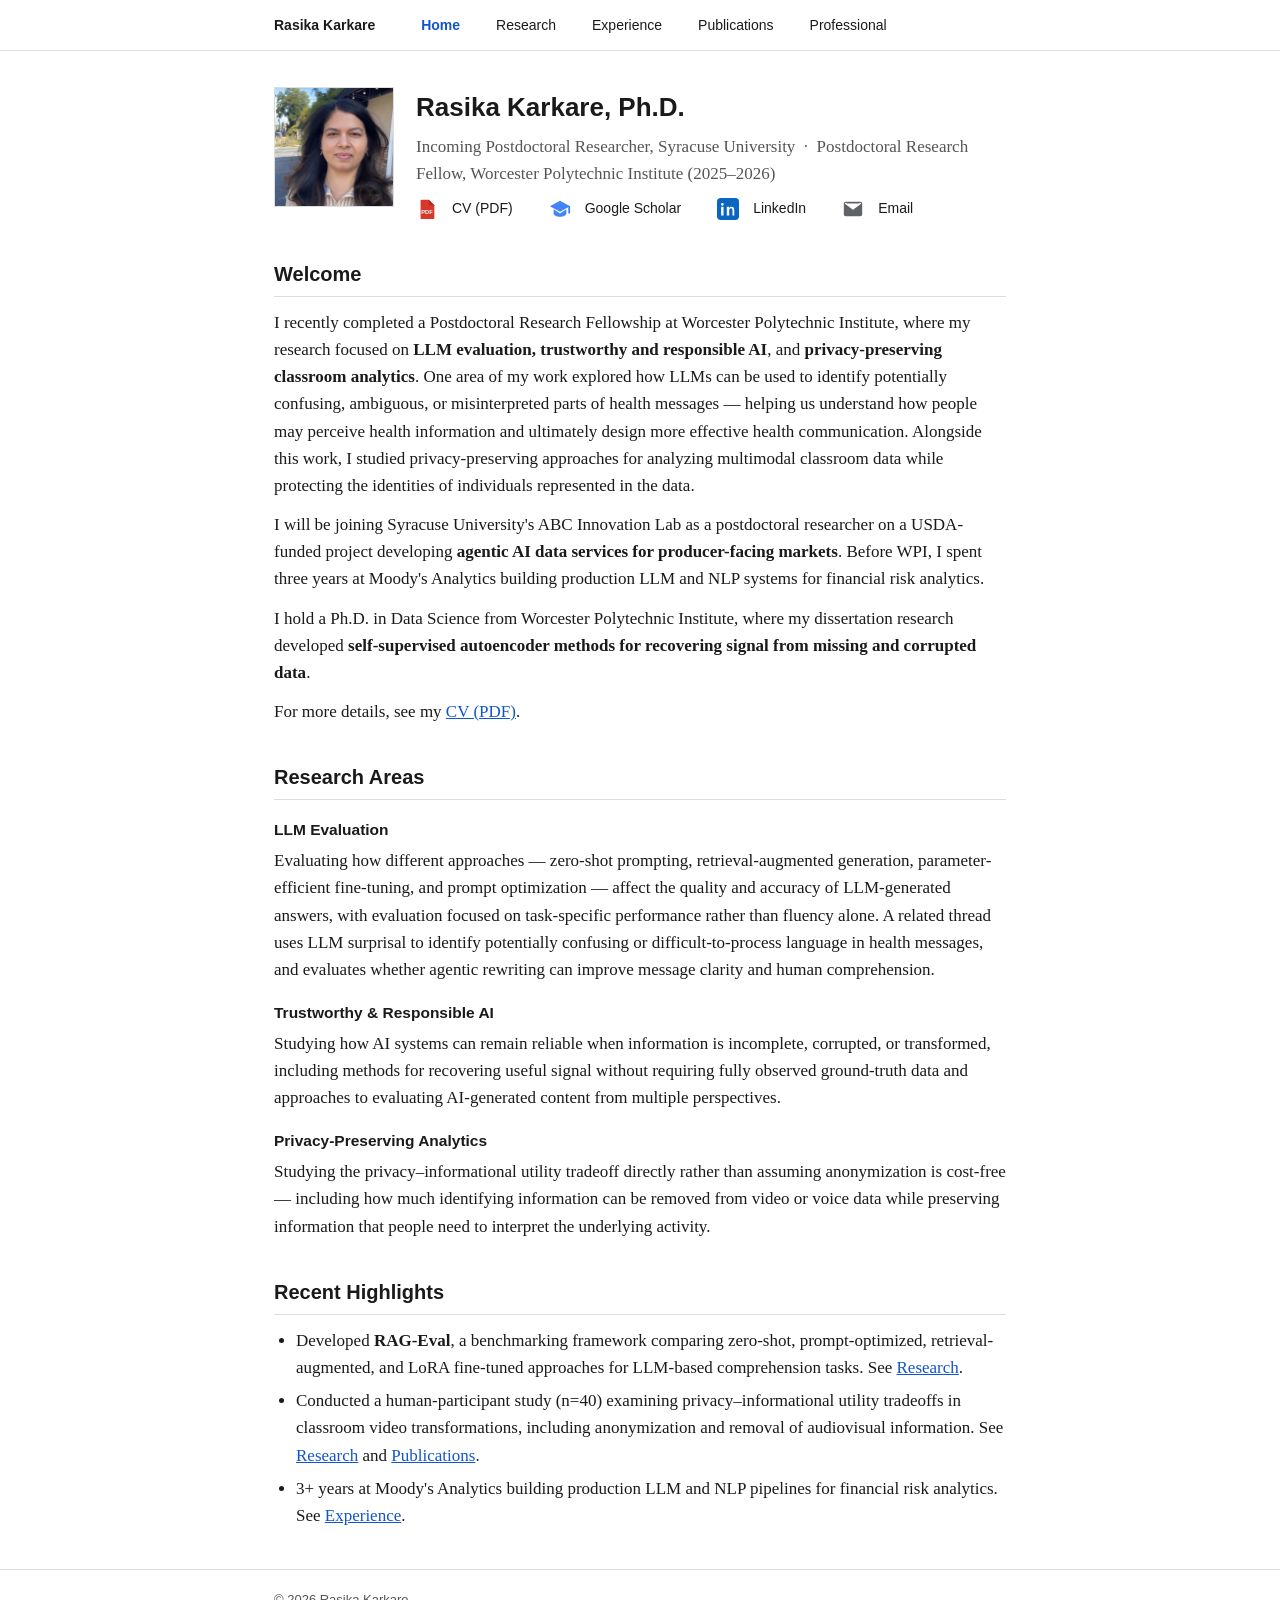
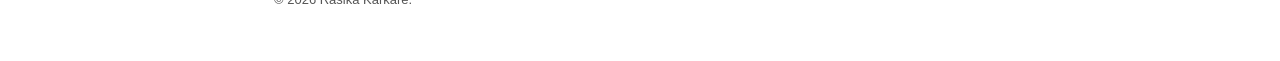
==== portfolio-site-v2/index.html @ 353c4d4a "Add files via upload" ====
<!DOCTYPE html>
<html lang="en">
<head>
<meta charset="UTF-8">
<meta name="viewport" content="width=device-width, initial-scale=1">
<title>Rasika Karkare, Ph.D.</title>
<meta name="description" content="Rasika Karkare, Ph.D. — Machine learning engineer and researcher focused on LLM evaluation, responsible AI, and privacy-preserving analytics.">
<link rel="stylesheet" href="style.css">
</head>
<body>

<nav>
  <div class="wrap">
    <a class="site-name" href="index.html">Rasika Karkare</a>
    <a href="index.html" class="active">Home</a>
    <a href="research.html">Research</a>
    <a href="experience.html">Experience</a>
    <a href="publications.html">Publications</a>
    <a href="professional.html">Professional</a>
  </div>
</nav>

<header class="top">
  <div class="wrap">
    <div class="id-row">
      <img src="assets/headshot.jpg" alt="Rasika Karkare" class="photo-placeholder" style="object-fit:cover;">
      <div class="id-text">
        <h1>Rasika Karkare, Ph.D.</h1>
        <p style="color:var(--muted); margin-bottom:2px;">Incoming Postdoctoral Researcher, Syracuse University &nbsp;&middot;&nbsp; Postdoctoral Research Fellow, Worcester Polytechnic Institute (2025&ndash;2026)</p>
        <ul class="quicklinks icon-links">
          <li>
            <a href="Rasika_Karkare_CV.pdf">
              <svg viewBox="0 0 24 24" width="22" height="22" aria-hidden="true"><path fill="#D6392A" d="M6 2h8l6 6v14a1 1 0 0 1-1 1H6a1 1 0 0 1-1-1V3a1 1 0 0 1 1-1z"/><path fill="#B32B20" d="M14 2v6h6z"/><text x="12" y="17.5" text-anchor="middle" font-family="Arial" font-size="6.2" font-weight="700" fill="#fff">PDF</text></svg>
              <span>CV (PDF)</span>
            </a>
          </li>
          <li>
            <a href="https://scholar.google.com/citations?user=IUFGIuwAAAAJ" target="_blank" rel="noopener">
              <svg viewBox="0 0 24 24" width="22" height="22" aria-hidden="true"><path fill="#4285F4" d="M12 3 1 9l11 6 9-4.91V17h2V9L12 3z"/><path fill="#4285F4" d="M5 12.18v4.7c0 1.5 3.13 3.62 7 3.62s7-2.12 7-3.62v-4.7L12 17 5 12.18z"/></svg>
              <span>Google Scholar</span>
            </a>
          </li>
          <li>
            <a href="https://www.linkedin.com/in/rasika-karkare-ph-d-683443198/" target="_blank" rel="noopener">
              <svg viewBox="0 0 24 24" width="22" height="22" aria-hidden="true"><rect width="24" height="24" rx="4" fill="#0A66C2"/><path fill="#fff" d="M7.12 9.5H4.5V19h2.62V9.5zM5.81 8.36a1.52 1.52 0 1 0 0-3.04 1.52 1.52 0 0 0 0 3.04zM19.5 19h-2.61v-4.98c0-1.19-.02-2.72-1.65-2.72-1.66 0-1.92 1.3-1.92 2.63V19H10.7V9.5h2.51v1.3h.04c.35-.66 1.2-1.36 2.47-1.36 2.64 0 3.13 1.74 3.13 4V19z"/></svg>
              <span>LinkedIn</span>
            </a>
          </li>
          <li>
            <a href="mailto:rskarkare@wpi.edu">
              <svg viewBox="0 0 24 24" width="22" height="22" aria-hidden="true"><rect x="2" y="4" width="20" height="16" rx="2" fill="#5F6368"/><path fill="#fff" d="M4 6l8 6 8-6" stroke="#fff" stroke-width="1.4" fill="none" stroke-linecap="round" stroke-linejoin="round"/></svg>
              <span>Email</span>
            </a>
          </li>
        </ul>
      </div>
    </div>
  </div>
</header>

<div class="wrap">
  <h2>Welcome</h2>
  <p style="margin-top:0;">I recently completed a Postdoctoral Research Fellowship at Worcester Polytechnic
    Institute, where my research focused on <strong>LLM evaluation, trustworthy and responsible AI</strong>, and
    <strong>privacy-preserving classroom analytics</strong>. One area of my work explored how LLMs can be used to
    identify potentially confusing, ambiguous, or misinterpreted parts of health messages &mdash; helping
    us understand how people may perceive health information and ultimately design more effective health
    communication. Alongside this work, I studied privacy-preserving approaches for analyzing multimodal
    classroom data while protecting the identities of individuals represented in the data.</p>

  <p>I will be joining Syracuse University's ABC Innovation Lab as a postdoctoral researcher on a USDA-funded
    project developing <strong>agentic AI data services for producer-facing markets</strong>. Before WPI, I spent
    three years at Moody's Analytics building production LLM and NLP systems for financial risk analytics.</p>

  <p>I hold a Ph.D. in Data Science from Worcester Polytechnic Institute, where my dissertation research developed
    <strong>self-supervised autoencoder methods for recovering signal from missing and corrupted data</strong>.</p>

  <p>For more details, see my <a href="Rasika_Karkare_CV.pdf">CV (PDF)</a>.</p>

  <h2>Research Areas</h2>

  <h4>LLM Evaluation</h4>
  <p>Evaluating how different approaches &mdash; zero-shot prompting, retrieval-augmented generation,
    parameter-efficient fine-tuning, and prompt optimization &mdash; affect the quality and accuracy of
    LLM-generated answers, with evaluation focused on task-specific performance rather than fluency alone. A
    related thread uses LLM surprisal to identify potentially confusing or difficult-to-process language in
    health messages, and evaluates whether agentic rewriting can improve message clarity and human comprehension.</p>

  <h4>Trustworthy &amp; Responsible AI</h4>
  <p>Studying how AI systems can remain reliable when information is incomplete, corrupted, or transformed,
    including methods for recovering useful signal without requiring fully observed ground-truth data and
    approaches to evaluating AI-generated content from multiple perspectives.</p>

  <h4>Privacy-Preserving Analytics</h4>
  <p>Studying the privacy&ndash;informational utility tradeoff directly rather than assuming anonymization is
    cost-free &mdash; including how much identifying information can be removed from video or voice data while
    preserving information that people need to interpret the underlying activity.</p>

  <h2>Recent Highlights</h2>
  <ul>
    <li>Developed <strong>RAG-Eval</strong>, a benchmarking framework comparing zero-shot, prompt-optimized,
      retrieval-augmented, and LoRA fine-tuned approaches for LLM-based comprehension tasks. See
      <a href="research.html">Research</a>.</li>
    <li>Conducted a human-participant study (n=40) examining privacy&ndash;informational utility tradeoffs in
      classroom video transformations, including anonymization and removal of audiovisual information. See
      <a href="research.html">Research</a> and <a href="publications.html">Publications</a>.</li>
    <li>3+ years at Moody's Analytics building production LLM and NLP pipelines for financial risk analytics. See
      <a href="experience.html">Experience</a>.</li>
  </ul>
</div>

<footer>
  <div class="wrap">&copy; 2026 Rasika Karkare.</div>
</footer>

</body>
</html>
---- portfolio-site-v2/style.css ----
:root {
  --text: #1a1a1a;
  --muted: #555;
  --link: #1155cc;
  --rule: #ddd;
  --bg: #ffffff;
  --bg-alt: #f7f7f7;
}
* { box-sizing: border-box; }
body {
  margin: 0;
  background: var(--bg);
  color: var(--text);
  font-family: Georgia, 'Times New Roman', serif;
  font-size: 17px;
  line-height: 1.6;
}
.wrap { max-width: 780px; margin: 0 auto; padding: 0 24px; }
a { color: var(--link); }
h1, h2, h3, h4 {
  font-family: Arial, Helvetica, sans-serif;
  font-weight: 700;
  color: var(--text);
}
h1 { font-size: 26px; margin: 0 0 4px; }
h2 { font-size: 20px; margin: 36px 0 12px; padding-bottom: 6px; border-bottom: 1px solid var(--rule); }
h2:first-of-type { margin-top: 30px; }
h3 { font-size: 16px; margin: 20px 0 4px; }
h4 { font-size: 15.5px; margin: 18px 0 4px; }
p { margin: 0 0 12px; }
ul { margin: 0 0 12px; padding-left: 22px; }
li { margin-bottom: 6px; }

nav {
  border-bottom: 1px solid var(--rule);
  padding: 14px 0;
  font-family: Arial, Helvetica, sans-serif;
  font-size: 14px;
}
nav .wrap { display: flex; flex-wrap: wrap; gap: 4px 18px; align-items: center; }
nav a { color: var(--text); text-decoration: none; margin-right: 18px; }
nav a:last-child { margin-right: 0; }
nav a:hover { color: var(--link); text-decoration: underline; }
nav a.active { color: var(--link); font-weight: 700; }
nav .site-name { font-weight: 700; margin-right: 28px; }

header.top { padding: 36px 0 8px; }
.id-row { display: flex; gap: 22px; align-items: flex-start; flex-wrap: wrap; }
.photo-placeholder {
  width: 120px; height: 120px; flex: none; background: var(--bg-alt);
  border: 1px solid var(--rule); display: flex; align-items: center; justify-content: center;
  font-family: Arial, sans-serif; font-size: 13px; color: var(--muted); text-align: center;
}
.id-text { flex: 1; min-width: 260px; }
.quicklinks { font-family: Arial, Helvetica, sans-serif; font-size: 14px; margin: 8px 0 0; padding: 0; list-style: none; }
.quicklinks li { display: inline; margin: 0; }
.quicklinks li:not(:last-child)::after { content: " \00b7 "; color: var(--muted); }
.icon-links { display: flex; flex-wrap: wrap; align-items: center; gap: 18px; margin-top: 10px; }
.icon-links li { display: inline-flex; margin-right: 18px; }
.icon-links li:last-child { margin-right: 0; }
.icon-links li::after { content: none !important; }
.icon-links a { display: inline-flex; align-items: center; gap: 7px; text-decoration: none; color: var(--text); }
.icon-links a svg { margin-right: 7px; flex: none; }
.icon-links a:hover { color: var(--link); }
.icon-links a span { font-size: 14px; }

table.results { border-collapse: collapse; width: 100%; margin: 10px 0 16px; font-family: Arial, Helvetica, sans-serif; font-size: 13.5px; }
table.results th, table.results td { border: 1px solid var(--rule); padding: 6px 10px; text-align: left; }
table.results th { background: var(--bg-alt); font-weight: 700; }
table.results td.num { text-align: right; font-variant-numeric: tabular-nums; }

figure.diagram { margin: 14px 0 8px; padding: 14px 10px; background: var(--bg-alt); border: 1px solid var(--rule); }
figure.diagram svg { width: 100%; height: auto; display: block; }
figure.diagram figcaption { font-family: Arial, Helvetica, sans-serif; font-size: 12.5px; color: var(--muted); margin-top: 8px; text-align: center; }
figure.photo-fig { margin: 14px 0 8px; padding: 10px; background: var(--bg-alt); border: 1px solid var(--rule); }
figure.photo-fig img { width: 100%; height: auto; display: block; background: #fff; }
figure.photo-fig figcaption { font-family: Arial, Helvetica, sans-serif; font-size: 12.5px; color: var(--muted); margin-top: 8px; text-align: center; }
.fig-row { display: flex; gap: 16px; margin: 14px 0 8px; }
.fig-row figure.photo-fig { margin: 0; flex: 1 1 0; min-width: 0; }
@media (max-width: 620px) { .fig-row { flex-direction: column; } }

.pub { margin: 0 0 14px; padding-bottom: 14px; border-bottom: 1px solid var(--rule); }
.pub:last-child { border-bottom: none; }
.pub .status { font-family: Arial, sans-serif; font-size: 12px; color: var(--muted); }

.exp-role { margin-bottom: 18px; }
.exp-role .meta { font-family: Arial, Helvetica, sans-serif; font-size: 13.5px; color: var(--muted); margin-bottom: 4px; }

blockquote {
  margin: 12px 0; padding: 8px 14px; border-left: 3px solid var(--rule);
  color: var(--muted); font-style: italic; font-size: 15.5px;
}

.page-title { margin: 30px 0 4px; }
.page-sub { color: var(--muted); font-family: Arial, Helvetica, sans-serif; font-size: 14px; margin-bottom: 24px; }

footer { margin-top: 40px; padding: 20px 0 50px; border-top: 1px solid var(--rule);
  font-family: Arial, Helvetica, sans-serif; font-size: 13px; color: var(--muted); }

@media (max-width: 560px) {
  .id-row { flex-direction: column; }
}
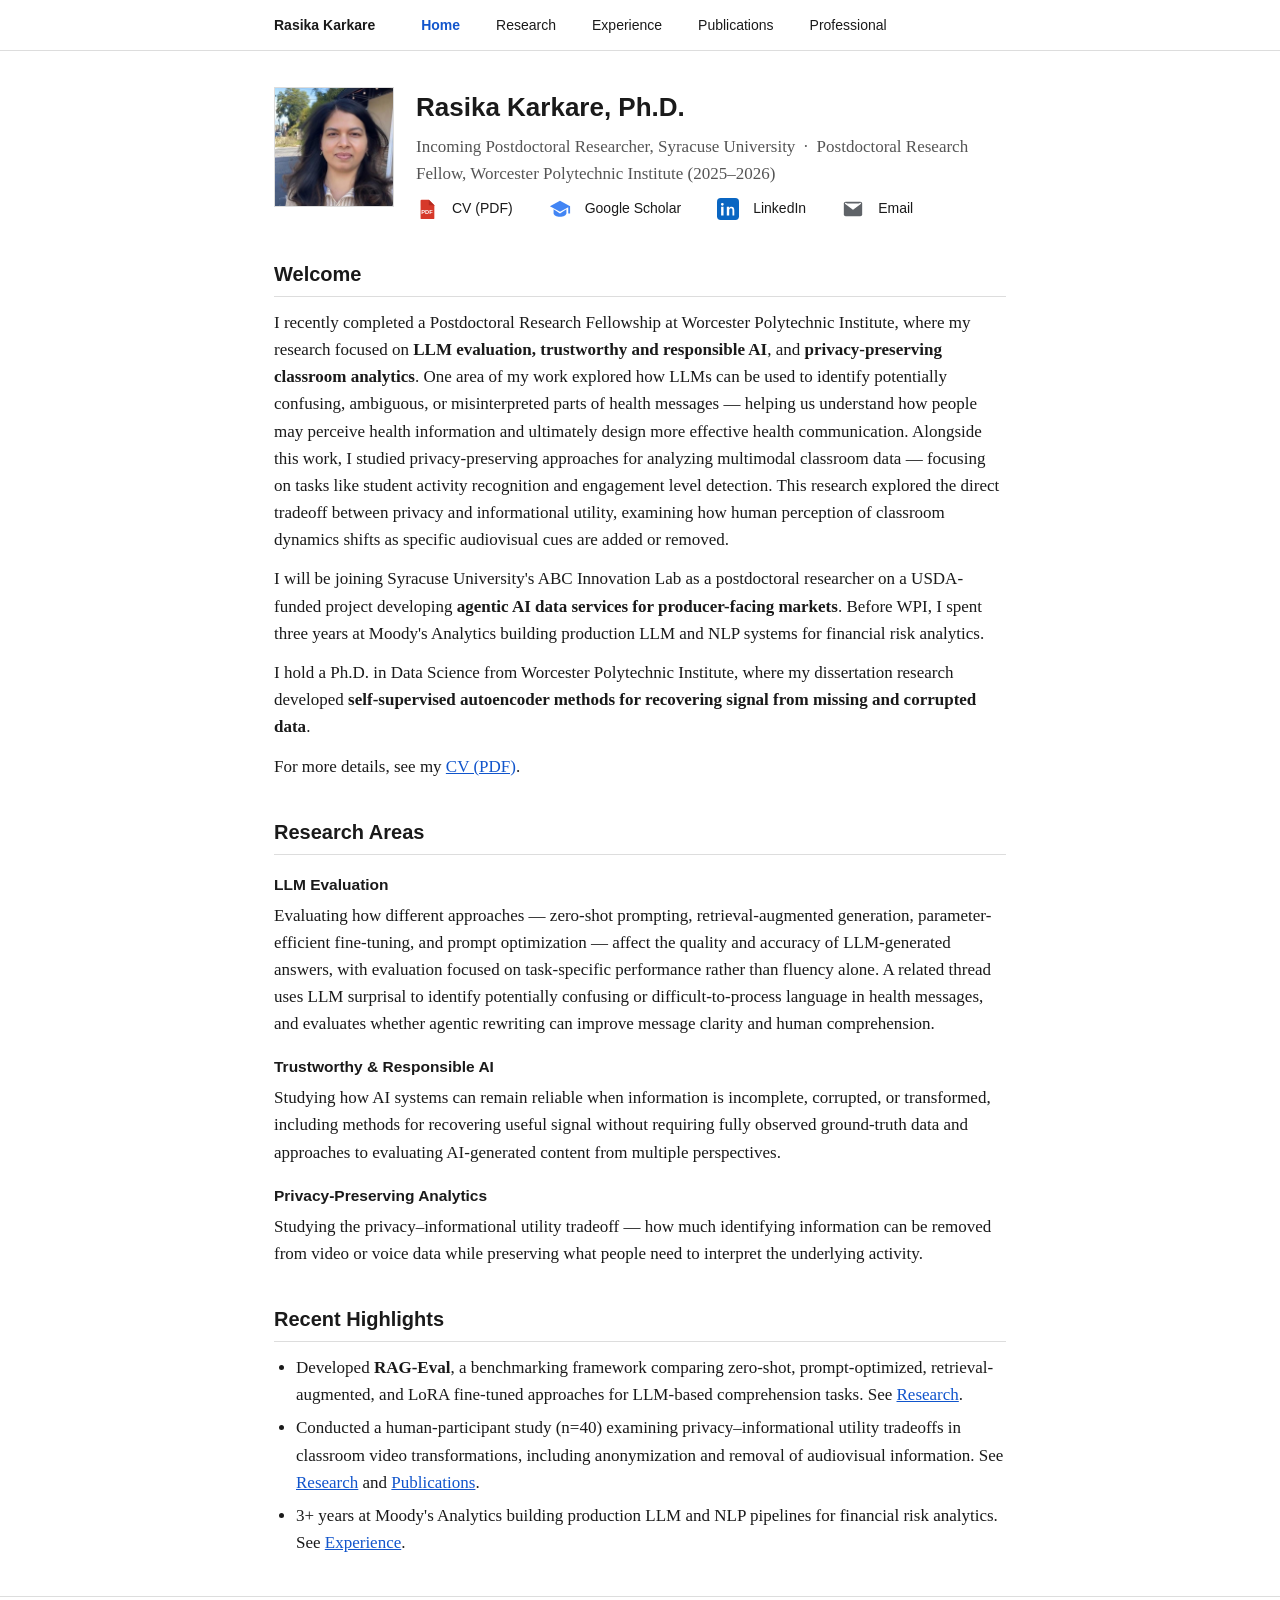
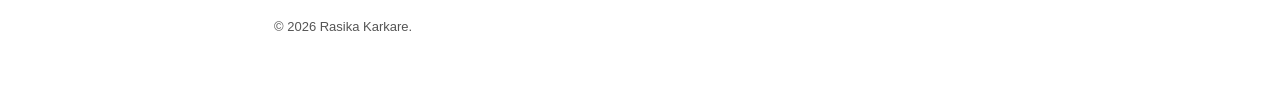
==== commit 18701c23: "Add files via upload" ====
--- a/portfolio-site-v2/index.html
+++ b/portfolio-site-v2/index.html
@@ -66,7 +66,9 @@
     identify potentially confusing, ambiguous, or misinterpreted parts of health messages &mdash; helping
     us understand how people may perceive health information and ultimately design more effective health
     communication. Alongside this work, I studied privacy-preserving approaches for analyzing multimodal
-    classroom data while protecting the identities of individuals represented in the data.</p>
+    classroom data &mdash; focusing on tasks like student activity recognition and engagement level detection.
+    This research explored the direct tradeoff between privacy and informational utility, examining how human
+    perception of classroom dynamics shifts as specific audiovisual cues are added or removed.</p>
 
   <p>I will be joining Syracuse University's ABC Innovation Lab as a postdoctoral researcher on a USDA-funded
     project developing <strong>agentic AI data services for producer-facing markets</strong>. Before WPI, I spent
@@ -92,9 +94,8 @@
     approaches to evaluating AI-generated content from multiple perspectives.</p>
 
   <h4>Privacy-Preserving Analytics</h4>
-  <p>Studying the privacy&ndash;informational utility tradeoff directly rather than assuming anonymization is
-    cost-free &mdash; including how much identifying information can be removed from video or voice data while
-    preserving information that people need to interpret the underlying activity.</p>
+  <p>Studying the privacy&ndash;informational utility tradeoff &mdash; how much identifying information can be
+    removed from video or voice data while preserving what people need to interpret the underlying activity.</p>
 
   <h2>Recent Highlights</h2>
   <ul>
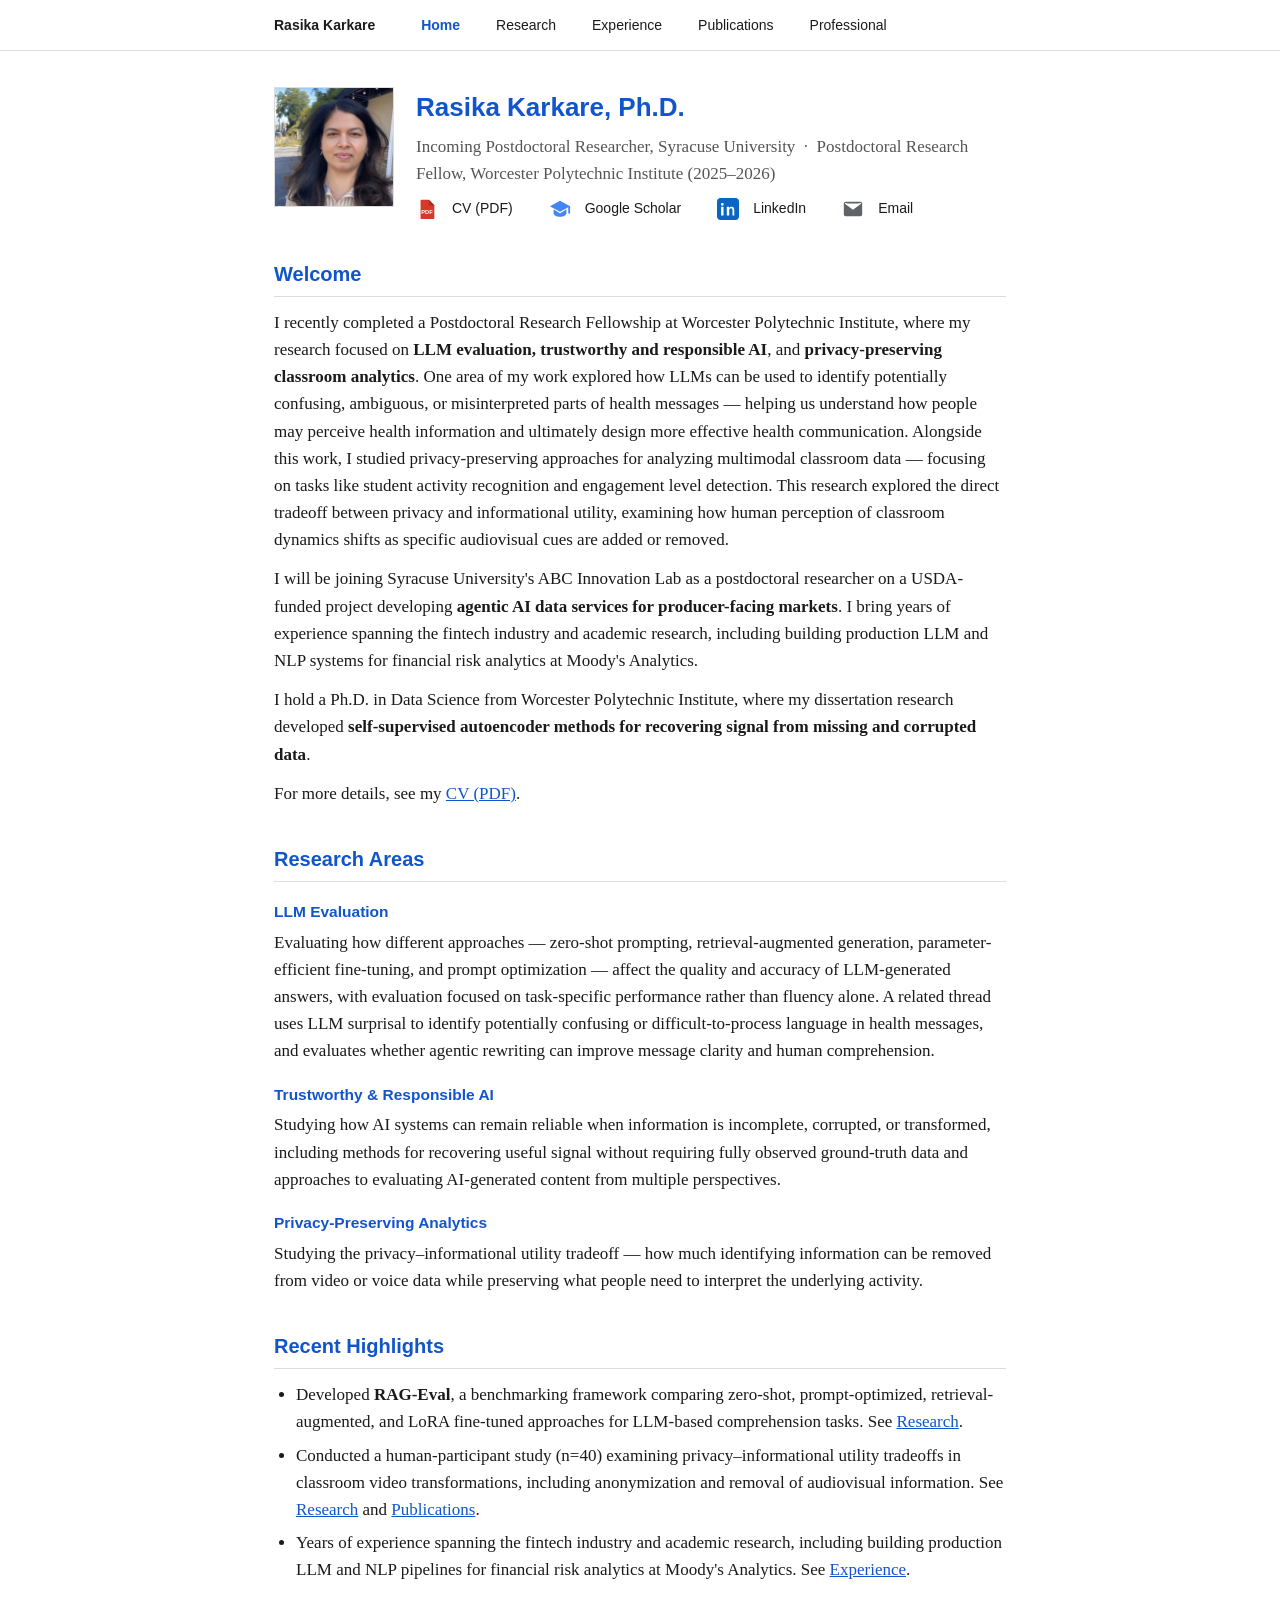
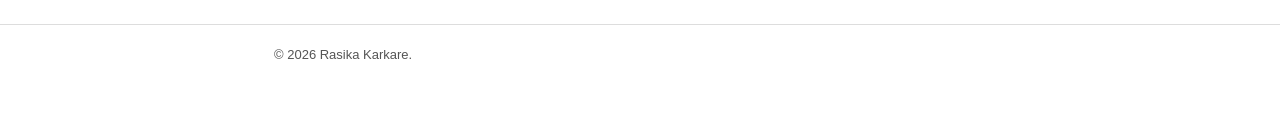
==== commit 7018f27a: "Add files via upload" ====
--- a/portfolio-site-v2/index.html
+++ b/portfolio-site-v2/index.html
@@ -47,7 +47,7 @@
             </a>
           </li>
           <li>
-            <a href="mailto:rskarkare@wpi.edu">
+            <a href="mailto:rasika.karkare@gmail.com">
               <svg viewBox="0 0 24 24" width="22" height="22" aria-hidden="true"><rect x="2" y="4" width="20" height="16" rx="2" fill="#5F6368"/><path fill="#fff" d="M4 6l8 6 8-6" stroke="#fff" stroke-width="1.4" fill="none" stroke-linecap="round" stroke-linejoin="round"/></svg>
               <span>Email</span>
             </a>
@@ -71,8 +71,9 @@
     perception of classroom dynamics shifts as specific audiovisual cues are added or removed.</p>
 
   <p>I will be joining Syracuse University's ABC Innovation Lab as a postdoctoral researcher on a USDA-funded
-    project developing <strong>agentic AI data services for producer-facing markets</strong>. Before WPI, I spent
-    three years at Moody's Analytics building production LLM and NLP systems for financial risk analytics.</p>
+    project developing <strong>agentic AI data services for producer-facing markets</strong>. I bring years of
+    experience spanning the fintech industry and academic research, including building production LLM and NLP
+    systems for financial risk analytics at Moody's Analytics.</p>
 
   <p>I hold a Ph.D. in Data Science from Worcester Polytechnic Institute, where my dissertation research developed
     <strong>self-supervised autoencoder methods for recovering signal from missing and corrupted data</strong>.</p>
@@ -105,7 +106,8 @@
     <li>Conducted a human-participant study (n=40) examining privacy&ndash;informational utility tradeoffs in
       classroom video transformations, including anonymization and removal of audiovisual information. See
       <a href="research.html">Research</a> and <a href="publications.html">Publications</a>.</li>
-    <li>3+ years at Moody's Analytics building production LLM and NLP pipelines for financial risk analytics. See
+    <li>Years of experience spanning the fintech industry and academic research, including building production
+      LLM and NLP pipelines for financial risk analytics at Moody's Analytics. See
       <a href="experience.html">Experience</a>.</li>
   </ul>
 </div>
--- a/portfolio-site-v2/style.css
+++ b/portfolio-site-v2/style.css
@@ -20,7 +20,7 @@
 h1, h2, h3, h4 {
   font-family: Arial, Helvetica, sans-serif;
   font-weight: 700;
-  color: var(--text);
+  color: var(--link);
 }
 h1 { font-size: 26px; margin: 0 0 4px; }
 h2 { font-size: 20px; margin: 36px 0 12px; padding-bottom: 6px; border-bottom: 1px solid var(--rule); }
